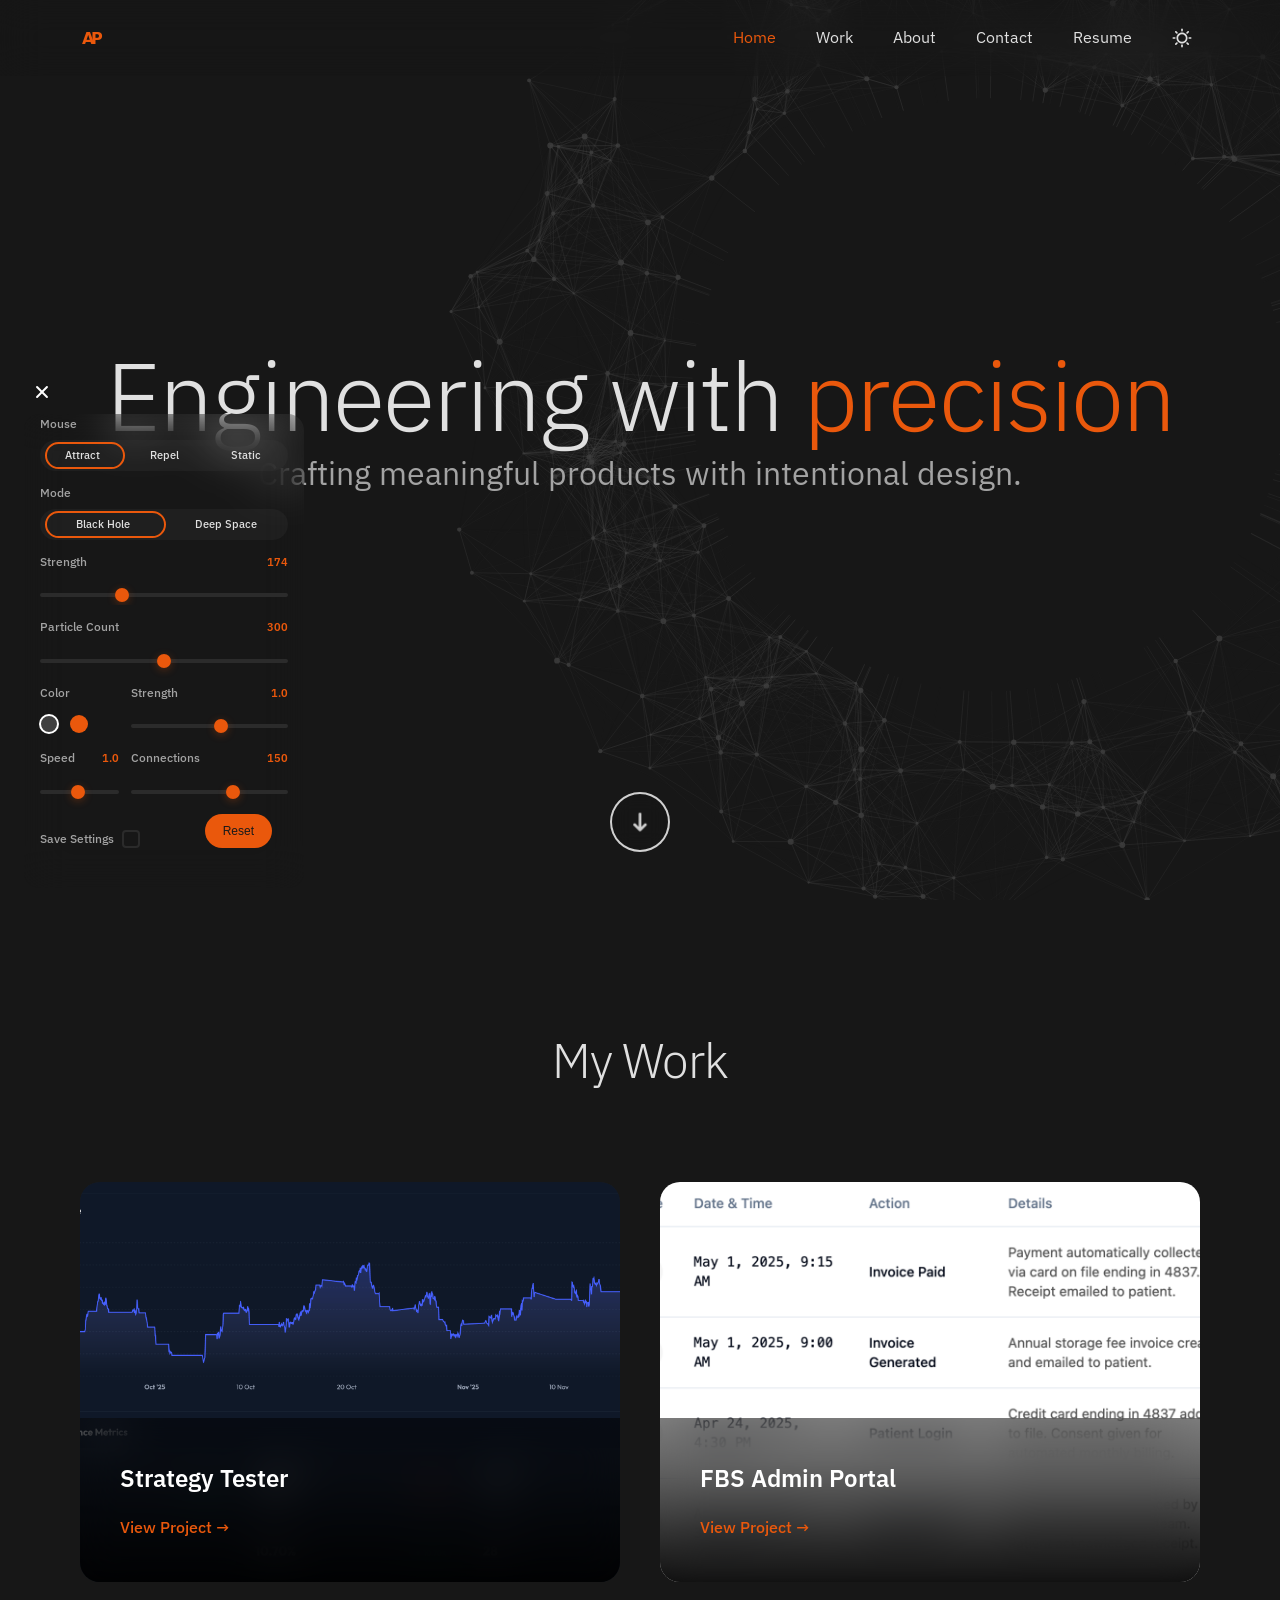
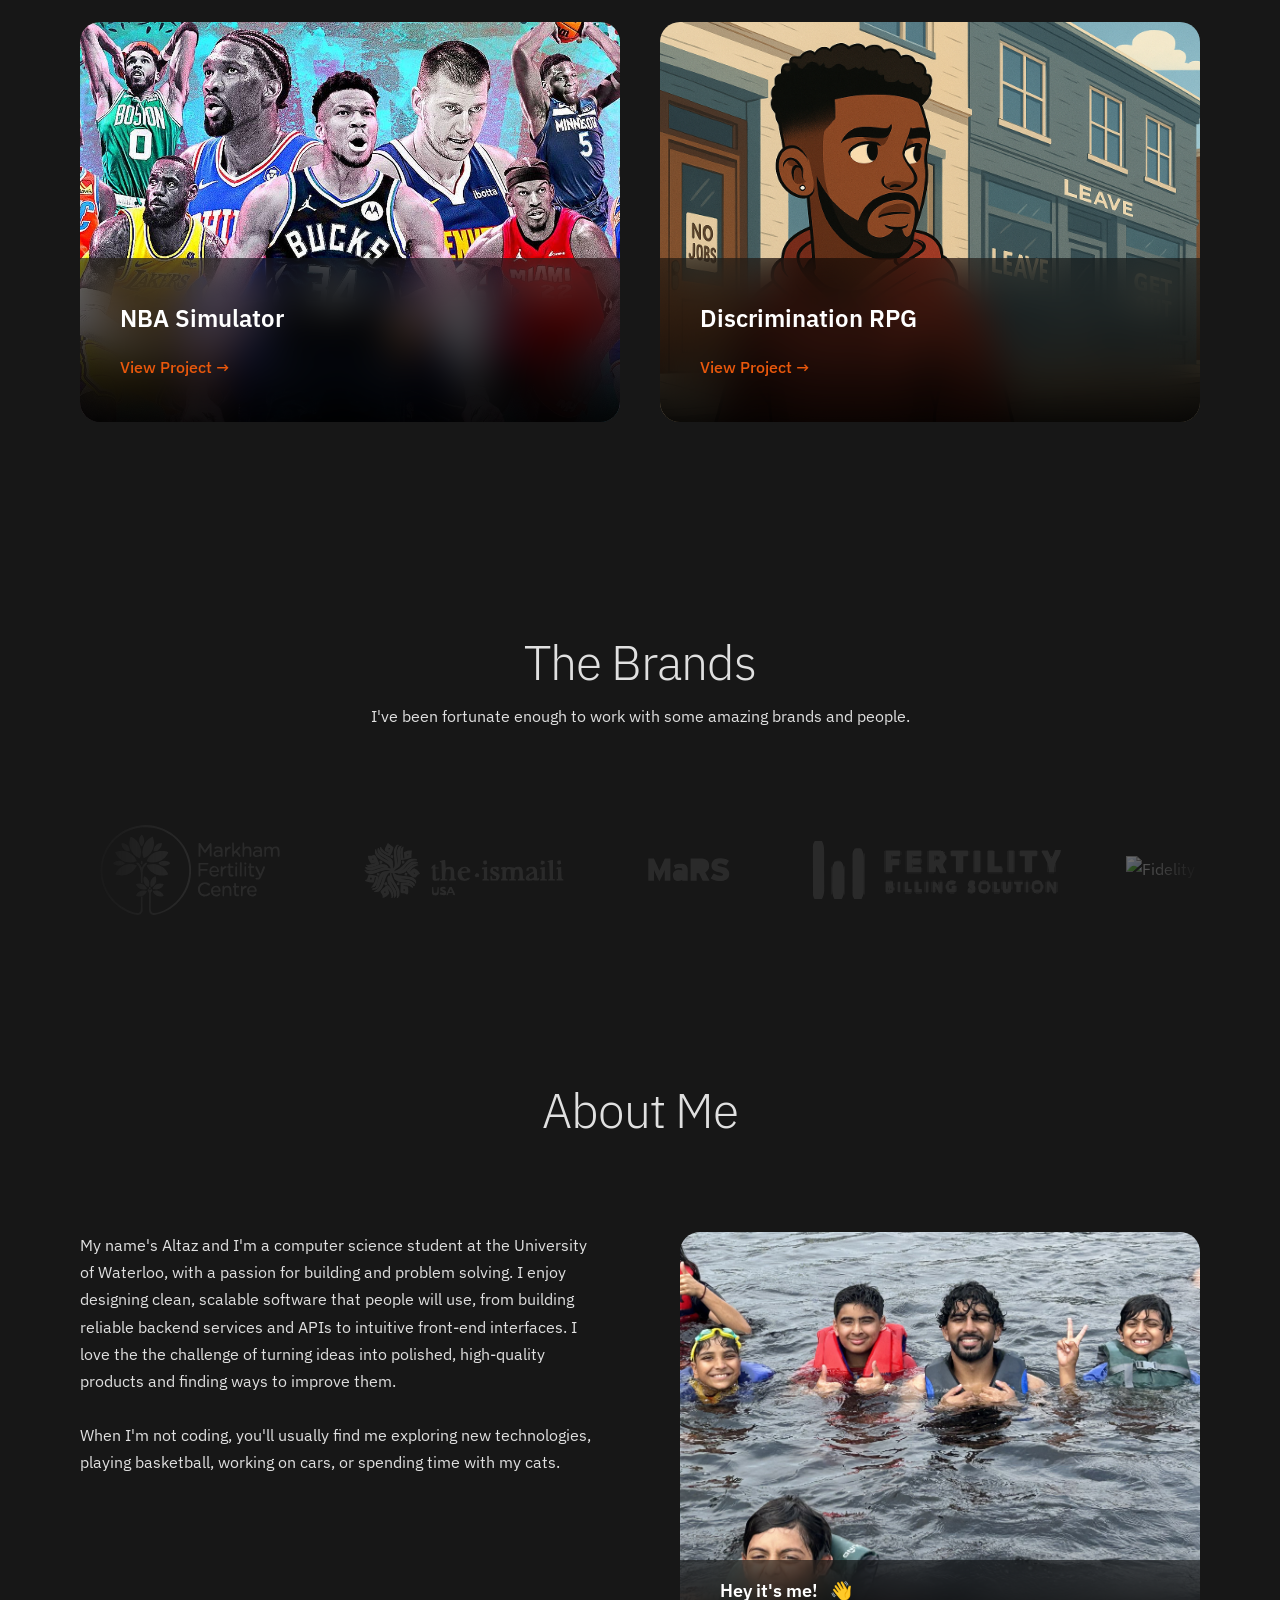
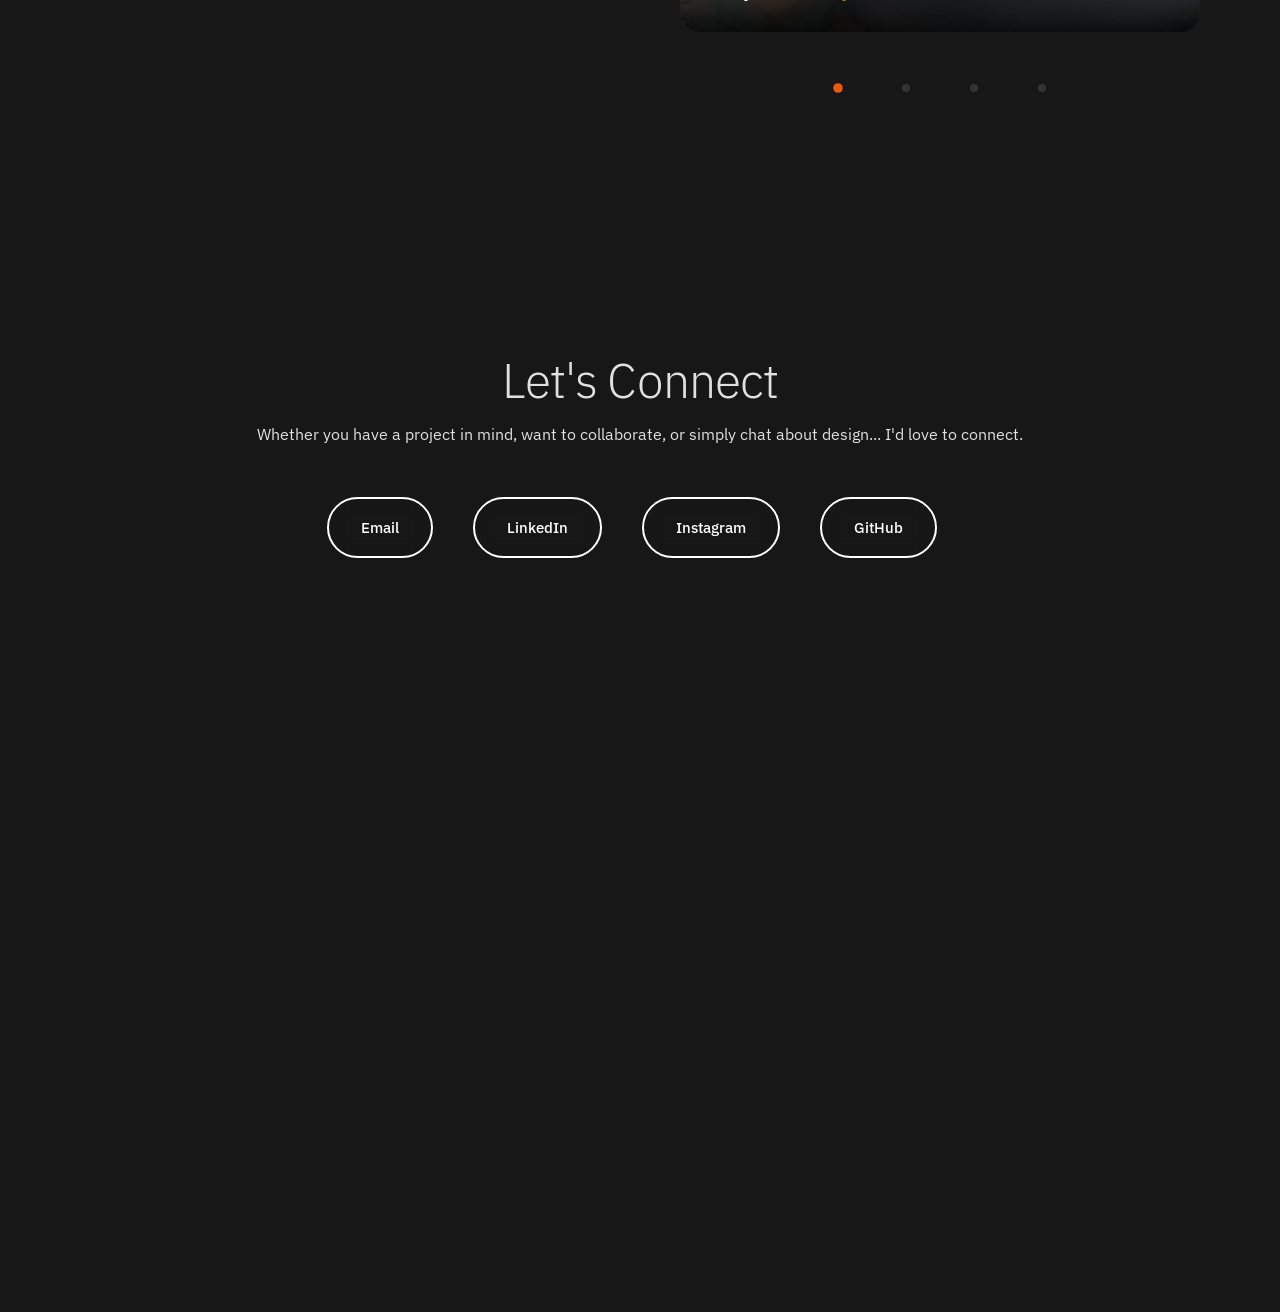
==== index.html @ fed84b1f "Push my portfolio to GitHub" ====
<!DOCTYPE html>
<html lang="en">
<head>
    <meta charset="UTF-8">
    <meta name="viewport" content="width=device-width, initial-scale=1.0">
    <title>Altaz Punja - Software Engineer</title>

    <!-- Open Graph / Facebook -->
    <meta property="og:type" content="website">
    <meta property="og:url" content="https://altazp.github.io/altaz-portfolio/">
    <meta property="og:title" content="Altaz Punja - Software Engineer">
    <meta property="og:description" content="Computer Science student at the University of Waterloo with a passion for building scalable software and solving complex problems.">
    <meta property="og:image" content="https://altazp.github.io/altaz-portfolio/assets/images/preview/home-preview.png">

    <!-- Twitter -->
    <meta property="twitter:card" content="summary_large_image">
    <meta property="twitter:url" content="https://altazp.github.io/altaz-portfolio/">
    <meta property="twitter:title" content="Altaz Punja - Software Engineer">
    <meta property="twitter:description" content="Computer Science student at the University of Waterloo with a passion for building scalable software and solving complex problems.">
    <meta prpoperty="twitter:image" content="https://altazp.github.io/altaz-portfolio/assets/images/preview/home-preview.png">

    <link rel="icon" href="assets/icons/logo-ap-orange.svg" type="image/svg+xml">
    <link rel="shortcut icon" href="assets/icons/logo-ap-orange.svg" type="image/svg+xml">
    <link rel="icon" href="assets/icons/logo-ap-orange.svg?v=1" type="image/svg+xml">
    <link href="https://fonts.googleapis.com/css2?family=IBM+Plex+Sans:wght@300;400;500;600;700&display=swap" rel="stylesheet">
    <link rel="stylesheet" href="assets/css/main.css?v=1761930258">
    <style>
        /* Critical inline styles to prevent navigation flash on first load
           These must stay inline to override external CSS before it loads */
        .nav {
            background: rgba(250, 250, 250, 0.1) !important;
        }
        body[data-theme="dark"] .nav {
            background: rgba(23, 23, 23, 0.1) !important;
        }
    </style>
    <noscript>
        <style>
            body {
                opacity: 1 !important;
            }
        </style>
    </noscript>
</head>
<body>
    <script>
        // Apply theme immediately to prevent flash
        (function() {
            const savedTheme = localStorage.getItem('theme');
            if (savedTheme === 'light') {
                document.body.removeAttribute('data-theme');
            } else {
                document.body.setAttribute('data-theme', 'dark');
            }
        })();
    </script>

    <!-- Navigation -->
    <nav class="nav">
        <div class="nav-container">
            <a href="#" class="logo" onclick="scrollToTop(); return false;">
                <div class="logo-container">
                    <div class="logo-svg"></div>
                    <span class="logo-text">Altaz Punja</span>
                </div>
            </a>
            <div class="nav-right">
                <ul class="nav-links">
                    <li><a href="#" class="active" onclick="scrollToTop(); return false;"><span class="link-text">Home</span></a></li>
                    <li><a href="#projects"><span class="link-text">Work</span></a></li>
                    <li><a href="#about"><span class="link-text">About</span></a></li>
                    <li><a href="#contact"><span class="link-text">Contact</span></a></li>
                    <li><a href="resume.html"><span class="link-text">Resume</span></a></li>
                </ul>
                <button class="nav-theme-toggle" onclick="toggleTheme()">
                    <svg width="24" height="24" viewBox="0 0 24 24" fill="none" xmlns="http://www.w3.org/2000/svg">
                        <path fill-rule="evenodd" clip-rule="evenodd" d="M9.98038 2.73135C9.79117 2.67374 9.59078 2.67397 9.40415 2.72944C7.79045 3.18158 6.32264 4.04719 5.14599 5.24078C3.96517 6.4386 3.11882 7.92491 2.69124 9.55165C2.26365 11.1784 2.26977 12.8888 2.70898 14.5124C3.14819 16.136 4.00515 17.6163 5.19451 18.8056C6.38386 19.995 7.86409 20.8519 9.48773 21.2911C11.1114 21.7303 12.8218 21.7364 14.4485 21.3088C16.0752 20.8812 17.5615 20.0348 18.7593 18.854C19.9525 17.6778 20.8179 16.2106 21.2702 14.5976C21.324 14.4177 21.3265 14.2247 21.275 14.041C21.1538 13.6089 20.7597 13.3102 20.311 13.3106C20.2099 13.3107 20.1116 13.326 20.0186 13.3546C18.7246 13.7093 17.3598 13.7164 16.0619 13.3751C14.7554 13.0314 13.5636 12.347 12.6083 11.3918C11.6531 10.4365 10.9686 9.24468 10.625 7.93818C10.2834 6.63949 10.2908 5.27379 10.6461 3.9791C10.6732 3.89024 10.6881 3.79655 10.6893 3.70018C10.6947 3.25564 10.4057 2.86084 9.98038 2.73135ZM6.57028 6.64485C7.11058 6.09677 7.72838 5.63598 8.40126 5.27566C8.32141 6.33717 8.41781 7.40898 8.69079 8.44689C9.12451 10.096 9.98839 11.6003 11.1941 12.806C12.3998 14.0117 13.9041 14.8756 15.5532 15.3093C16.5911 15.5822 17.6629 15.6786 18.7244 15.5988C18.3641 16.2717 17.9033 16.8894 17.3553 17.4297C16.4063 18.3652 15.2288 19.0357 13.9401 19.3745C12.6513 19.7133 11.2963 19.7084 10.01 19.3605C8.72365 19.0125 7.55096 18.3336 6.60871 17.3914C5.66647 16.4492 4.98755 15.2765 4.63959 13.9902C4.29163 12.7039 4.28679 11.3488 4.62553 10.0601C4.96428 8.77132 5.63479 7.59381 6.57028 6.64485Z" fill="currentColor"/>
                    </svg>
                </button>
            </div>
        </div>
    </nav>

    <!-- Mobile Menu Toggle Button (Outside nav for proper z-index layering) -->
    <button class="nav-mobile-toggle" onclick="toggleMobileMenu()" aria-label="Toggle mobile menu">
        <span class="hamburger-bar"></span>
        <span class="hamburger-bar"></span>
        <span class="hamburger-bar"></span>
    </button>

    <!-- Mobile Menu Overlay -->
    <div class="mobile-menu-overlay" id="mobileMenuOverlay">
        <div class="mobile-menu-content">
            <nav class="mobile-nav">
                <a href="#" onclick="scrollToTop(); toggleMobileMenu(event); return false;"><span class="mobile-link-text">Home</span></a>
                <a href="#projects" onclick="toggleMobileMenu(event)"><span class="mobile-link-text">Work</span></a>
                <a href="#about" onclick="toggleMobileMenu(event)"><span class="mobile-link-text">About</span></a>
                <a href="#contact" onclick="toggleMobileMenu(event)"><span class="mobile-link-text">Contact</span></a>
                <a href="resume.html" onclick="toggleMobileMenu(event)"><span class="mobile-link-text">Resume</span></a>
            </nav>
            <button class="mobile-theme-toggle" onclick="toggleTheme()">
                <svg width="24" height="24" viewBox="0 0 24 24" fill="none" xmlns="http://www.w3.org/2000/svg">
                    <path fill-rule="evenodd" clip-rule="evenodd" d="M9.98038 2.73135C9.79117 2.67374 9.59078 2.67397 9.40415 2.72944C7.79045 3.18158 6.32264 4.04719 5.14599 5.24078C3.96517 6.4386 3.11882 7.92491 2.69124 9.55165C2.26365 11.1784 2.26977 12.8888 2.70898 14.5124C3.14819 16.136 4.00515 17.6163 5.19451 18.8056C6.38386 19.995 7.86409 20.8519 9.48773 21.2911C11.1114 21.7303 12.8218 21.7364 14.4485 21.3088C16.0752 20.8812 17.5615 20.0348 18.7593 18.854C19.9525 17.6778 20.8179 16.2106 21.2702 14.5976C21.324 14.4177 21.3265 14.2247 21.275 14.041C21.1538 13.6089 20.7597 13.3102 20.311 13.3106C20.2099 13.3107 20.1116 13.326 20.0186 13.3546C18.7246 13.7093 17.3598 13.7164 16.0619 13.3751C14.7554 13.0314 13.5636 12.347 12.6083 11.3918C11.6531 10.4365 10.9686 9.24468 10.625 7.93818C10.2834 6.63949 10.2908 5.27379 10.6461 3.9791C10.6732 3.89024 10.6881 3.79655 10.6893 3.70018C10.6947 3.25564 10.4057 2.86084 9.98038 2.73135ZM6.57028 6.64485C7.11058 6.09677 7.72838 5.63598 8.40126 5.27566C8.32141 6.33717 8.41781 7.40898 8.69079 8.44689C9.12451 10.096 9.98839 11.6003 11.1941 12.806C12.3998 14.0117 13.9041 14.8756 15.5532 15.3093C16.5911 15.5822 17.6629 15.6786 18.7244 15.5988C18.3641 16.2717 17.9033 16.8894 17.3553 17.4297C16.4063 18.3652 15.2288 19.0357 13.9401 19.3745C12.6513 19.7133 11.2963 19.7084 10.01 19.3605C8.72365 19.0125 7.55096 18.3336 6.60871 17.3914C5.66647 16.4492 4.98755 15.2765 4.63959 13.9902C4.29163 12.7039 4.28679 11.3488 4.62553 10.0601C4.96428 8.77132 5.63479 7.59381 6.57028 6.64485Z" fill="currentColor"/>
                </svg>
            </button>
        </div>
    </div>

    <!-- Hero Section -->
    <section class="hero">
        <div class="hero-bg"></div>
        <canvas id="particleCanvas" class="particle-canvas"></canvas>
        <div class="hero-content">
            <h1 class="hero-title">Engineering with <span class="rotating-word" id="rotatingWord">precision</span></h1>
            <h2 class="hero-subtitle">Crafting meaningful products <br class="mobile-break"> with intentional design.</h2>
        </div>

        <!-- Scroll Arrow -->
        <button class="btn-arrow btn-arrow-lg scroll-arrow" onclick="scrollToProjects()">
            <svg width="24" height="24" viewBox="0 0 24 24" fill="none" xmlns="http://www.w3.org/2000/svg">
                <g class="arrow-group">
                    <path d="M12 6L12 18M8 14L12 18L16 14" stroke-width="2" stroke-linecap="round" stroke-linejoin="round"/>
                </g>
            </svg>
        </button>

        <!-- Particle Control Panel -->
        <div class="particle-controls" id="particleControls">
            <script>
                // Apply expanded state immediately to prevent animation on load
                (function() {
                    const savedPrefs = localStorage.getItem('particlePreferences');
                    if (savedPrefs) {
                        const prefs = JSON.parse(savedPrefs);
                        if (prefs.rememberMe) {
                            const savedPanelState = localStorage.getItem('particleControlsExpanded');
                            if (savedPanelState === 'true') {
                                document.getElementById('particleControls').classList.add('expanded');
                            }
                        }
                    } else {
                        // Check sessionStorage if no localStorage
                        const sessionPanelState = sessionStorage.getItem('particleControlsExpanded');
                        if (sessionPanelState === 'true') {
                            document.getElementById('particleControls').classList.add('expanded');
                        }
                    }
                })();
            </script>

            <!-- Toggle button (sticks to top of panel) -->
            <button class="particle-controls-toggle" id="particleControlsToggle" aria-label="Toggle particle controls">
                <span class="hamburger-bar-sm"></span>
                <span class="hamburger-bar-sm"></span>
                <span class="hamburger-bar-sm"></span>
            </button>

            <div class="particle-controls-content">
                <div class="particle-control-group">
                    <label class="particle-control-label">Mouse</label>
                    <div class="particle-slider-toggle" id="interactionModeToggle">
                        <div class="slider-toggle-pill"></div>
                        <label class="slider-toggle-option">
                            <input type="radio" name="interactionMode" value="attract" checked>
                            <span>Attract</span>
                        </label>
                        <label class="slider-toggle-option">
                            <input type="radio" name="interactionMode" value="repel">
                            <span>Repel</span>
                        </label>
                        <label class="slider-toggle-option">
                            <input type="radio" name="interactionMode" value="static">
                            <span>Static</span>
                        </label>
                    </div>
                </div>

                <div class="particle-control-group">
                    <label class="particle-control-label">Mode</label>
                    <div class="particle-slider-toggle particle-mode-toggle" id="particleModeToggle">
                        <div class="slider-toggle-pill"></div>
                        <label class="slider-toggle-option">
                            <input type="radio" name="particleMode" value="blackhole" checked>
                            <span>Black Hole</span>
                        </label>
                        <label class="slider-toggle-option">
                            <input type="radio" name="particleMode" value="deepspace">
                            <span>Deep Space</span>
                        </label>
                    </div>
                </div>

                <div class="particle-control-group animated-control" id="blackHoleStrengthControl">
                    <script>
                        // Show black hole slider immediately if mode is saved as blackhole
                        (function() {
                            let shouldShow = false;

                            // Check localStorage first (when rememberMe is enabled)
                            const savedPrefs = localStorage.getItem('particlePreferences');
                            if (savedPrefs) {
                                const prefs = JSON.parse(savedPrefs);
                                if (prefs.rememberMe && prefs.mode === 'blackhole') {
                                    shouldShow = true;
                                }
                            } else {
                                // Check sessionStorage (when rememberMe is disabled)
                                const sessionPrefs = sessionStorage.getItem('particlePreferences');
                                if (sessionPrefs) {
                                    const prefs = JSON.parse(sessionPrefs);
                                    if (prefs.mode === 'blackhole') {
                                        shouldShow = true;
                                    }
                                }
                            }

                            if (shouldShow) {
                                const el = document.getElementById('blackHoleStrengthControl');
                                // Disable transitions first
                                el.classList.add('no-transition');
                                // Add visible class
                                el.classList.add('visible');
                                // Re-enable transitions after render
                                requestAnimationFrame(() => {
                                    requestAnimationFrame(() => {
                                        el.classList.remove('no-transition');
                                    });
                                });
                            }
                        })();
                    </script>
                    <label class="particle-control-label">
                        <span>Strength</span>
                        <span class="particle-control-value" id="blackHoleStrengthValue">110</span>
                    </label>
                    <input type="range" id="blackHoleStrength" min="80" max="360" value="110" step="10" class="particle-slider">
                </div>

                <div class="particle-control-group">
                    <label class="particle-control-label">
                        <span>Particle Count</span>
                        <span class="particle-control-value" id="particleCountValue">300</span>
                    </label>
                    <input type="range" id="particleCount" min="100" max="500" value="300" step="10" class="particle-slider">
                </div>

                <div class="particle-control-group-row">
                    <div class="particle-control-group particle-control-color">
                        <label class="particle-control-label">Color</label>
                        <div class="particle-color-chips">
                            <label class="particle-color-chip">
                                <input type="radio" name="colorScheme" value="greys" checked>
                                <span class="chip chip-grey"></span>
                            </label>
                            <label class="particle-color-chip">
                                <input type="radio" name="colorScheme" value="accent">
                                <span class="chip chip-accent"></span>
                            </label>
                        </div>
                    </div>

                    <div class="particle-control-group particle-control-strength">
                        <label class="particle-control-label">
                            <span>Strength</span>
                            <span class="particle-control-value" id="colorStrengthValue">1.0</span>
                        </label>
                        <input type="range" id="colorStrength" min="0.3" max="1.5" value="1.0" step="0.1" class="particle-slider">
                    </div>
                </div>

                <div class="particle-control-group-row">
                    <div class="particle-control-group particle-control-speed">
                        <label class="particle-control-label">
                            <span>Speed</span>
                            <span class="particle-control-value" id="particleSpeedValue">1.0</span>
                        </label>
                        <input type="range" id="particleSpeed" min="0.1" max="2.0" value="1.0" step="0.1" class="particle-slider">
                    </div>

                    <div class="particle-control-group particle-control-connections">
                        <label class="particle-control-label">
                            <span>Connections</span>
                            <span class="particle-control-value" id="connectionDistanceValue">150</span>
                        </label>
                        <input type="range" id="connectionDistance" min="50" max="200" value="150" step="10" class="particle-slider">
                    </div>
                </div>

                <div class="particle-control-group-row particle-settings-row">
                    <label class="particle-control-label remember-me-label">
                        <span>Save Settings</span>
                        <input type="checkbox" id="rememberMeToggle" class="remember-me-checkbox">
                    </label>

                    <button class="button btn-sm btn-accent" id="particleReset">Reset</button>
                </div>
            </div>
        </div>
    </section>

    <!-- Projects Section -->
    <section class="projects" id="projects">
        <div class="container">
            <h2 class="section-title">My Work</h2>
            <div class="projects-grid">
                <!-- Project cards are dynamically generated from PROJECTS configuration in main.js -->
            </div>
        </div>
    </section>

    <!-- Brands Section -->
    <section class="brands">
        <div class="container">
            <h2 class="section-title">The Brands</h2>
            <p class="section-subtitle">I've been fortunate enough to work with some amazing brands and people.</p>

            <div class="logo-scroller">
                <div class="logo-scroller-track">
                    <!-- Brand logos are dynamically generated from data/brands.json -->
                </div>
            </div>
        </div>
    </section>

    <!-- About Section -->
    <section class="about" id="about">
        <div class="container">
            <h2 class="section-title">About Me</h2>
            <div class="about-content">
                <div class="about-text">
                    <p>My name's Altaz and I'm a computer science student at the University of Waterloo, with a passion for building and problem solving. I enjoy designing clean, scalable software that people will use, from building reliable backend services and APIs to intuitive front-end interfaces. I love the the challenge of turning ideas into polished, high-quality products and finding ways to improve them.</p>
                    <br>
                    <p>When I'm not coding, you'll usually find me exploring new technologies, playing basketball, working on cars, or spending time with my cats.</p>
                </div>
                <div class="about-carousel">
                    <div class="carousel-container">
                        <div class="carousel-track" id="aboutCarouselTrack">
                            <!-- Carousel cards are dynamically generated from data/about-carousel.json -->
                        </div>
                    </div>

                    <!-- Carousel Indicators -->
                    <div class="carousel-indicators">
                        <!-- Indicators are dynamically generated from data/about-carousel.json -->
                    </div>
                </div>
            </div>
        </div>
    </section>

    <!-- Contact Section -->
    <section class="contact" id="contact">
        <div class="container">
            <h2 class="section-title">Let's Connect</h2>
            <p class="section-subtitle">Whether you have a project in mind, want to collaborate, or simply chat about design... I'd love to connect.</p>
            <div class="contact-buttons">
                <a href="mailto:altazp@gmail.com" class="button btn-secondary">Email</a>
                <a href="https://www.linkedin.com/in/altazpunja/" class="button btn-secondary" target="_blank" rel="noopener noreferrer">LinkedIn</a>
                <a href="https://www.instagram.com/altazp/" class="button btn-secondary" target="_blank" rel="noopener noreferrer">Instagram</a>
                <a href="https://github.com/AltazP" class="button btn-secondary" target="_blank" rel="noopener noreferrer">GitHub</a>
            </div>
        </div>
    </section>

    <!-- Bottom Spacing -->
    <div class="bottom-spacing"></div>

    <!-- Back to Top Button -->
    <button class="btn-arrow btn-arrow-md btn-arrow-filled back-to-top" onclick="scrollToTop()">
        <svg width="24" height="24" viewBox="0 0 24 24" fill="none" xmlns="http://www.w3.org/2000/svg">
            <path d="M12 18L12 6M8 10L12 6L16 10" stroke-width="2" stroke-linecap="round" stroke-linejoin="round"/>
        </svg>
    </button>

    <!-- Modular JavaScript Architecture -->
    <!-- Core systems -->
    <script src="assets/js/core/config.js?v=1760886500"></script>
    <script src="assets/js/core/data-loader.js?v=1760886500"></script>
    <script src="assets/js/core/theme-system.js?v=1760886500"></script>

    <!-- Utilities -->
    <script src="assets/js/utils/helpers.js?v=1761271869"></script>
    <script src="assets/js/utils/animations.js?v=1760886500"></script>
    <script src="assets/js/utils/image-preloader.js?v=1760886500"></script>

    <!-- Base components -->
    <script src="assets/js/components/navigation.js?v=1760886500"></script>
    <script src="assets/js/components/mobile-menu.js?v=1760886500"></script>
    <script src="assets/js/components/logo-animation.js?v=1760886500"></script>
    <script src="assets/js/components/carousel-base.js?v=1760886500"></script>

    <!-- Carousel implementations -->
    <script src="assets/js/components/carousel-about.js?v=1760886500"></script>
    <script src="assets/js/components/carousel-project.js?v=1760886500"></script>
    <script src="assets/js/components/carousel-featured.js?v=1760886500"></script>

    <!-- Content renderers -->
    <script src="assets/js/content/project-renderer.js?v=1760886500"></script>
    <script src="assets/js/content/carousel-renderer.js?v=1760886500"></script>
    <script src="assets/js/content/brand-renderer.js?v=1760886500"></script>
    <script src="assets/js/content/resume-renderer.js?v=1760886500"></script>
    <script src="assets/js/content/case-study-renderer.js?v=1760886500"></script>

    <!-- Particle system (vendor) -->
    <script src="assets/js/particle-system.js?v=1760886500"></script>

    <!-- Main initialization -->
    <script src="assets/js/main.js?v=1761270420"></script>
</body>
</html>
---- assets/css/main.css ----
/* ==========================================
   UX Portfolio Stylesheet - Modular Architecture
   ========================================== */

/**
 * Import Order:
 * 1. Variables - CSS custom properties and theme variables
 * 2. Base - Reset and foundational styles
 * 3. Navigation - Header, menu, theme toggle
 * 4. Hero - Hero section and back-to-top/projects buttons
 * 5. Particles - Particle system and controls
 * 6. Components - Reusable UI components
 * 7. Carousels - All carousel implementations
 * 8. Sections - Page sections (projects, about, brands, contact)
 * 9. Project Pages - Project detail page layouts
 * 10. Charts - Data visualizations and special features
 * 11. Utilities - Helper classes, dark mode, responsive overrides (last)
 */

/* Foundation Layer */
@import '_variables.css';
@import '_base.css';

/* Navigation & UI Shell */
@import '_navigation.css';
@import '_hero.css';

/* Interactive Features */
@import '_particles.css';

/* Component Library */
@import '_components.css';
@import '_carousels.css';

/* Content Sections */
@import '_sections.css';

/* Page-Specific Styles */
@import '_project-pages.css';

/* Specialized Features */
@import '_charts.css';

/* Utilities & Overrides (must be last) */
@import '_utilities.css';
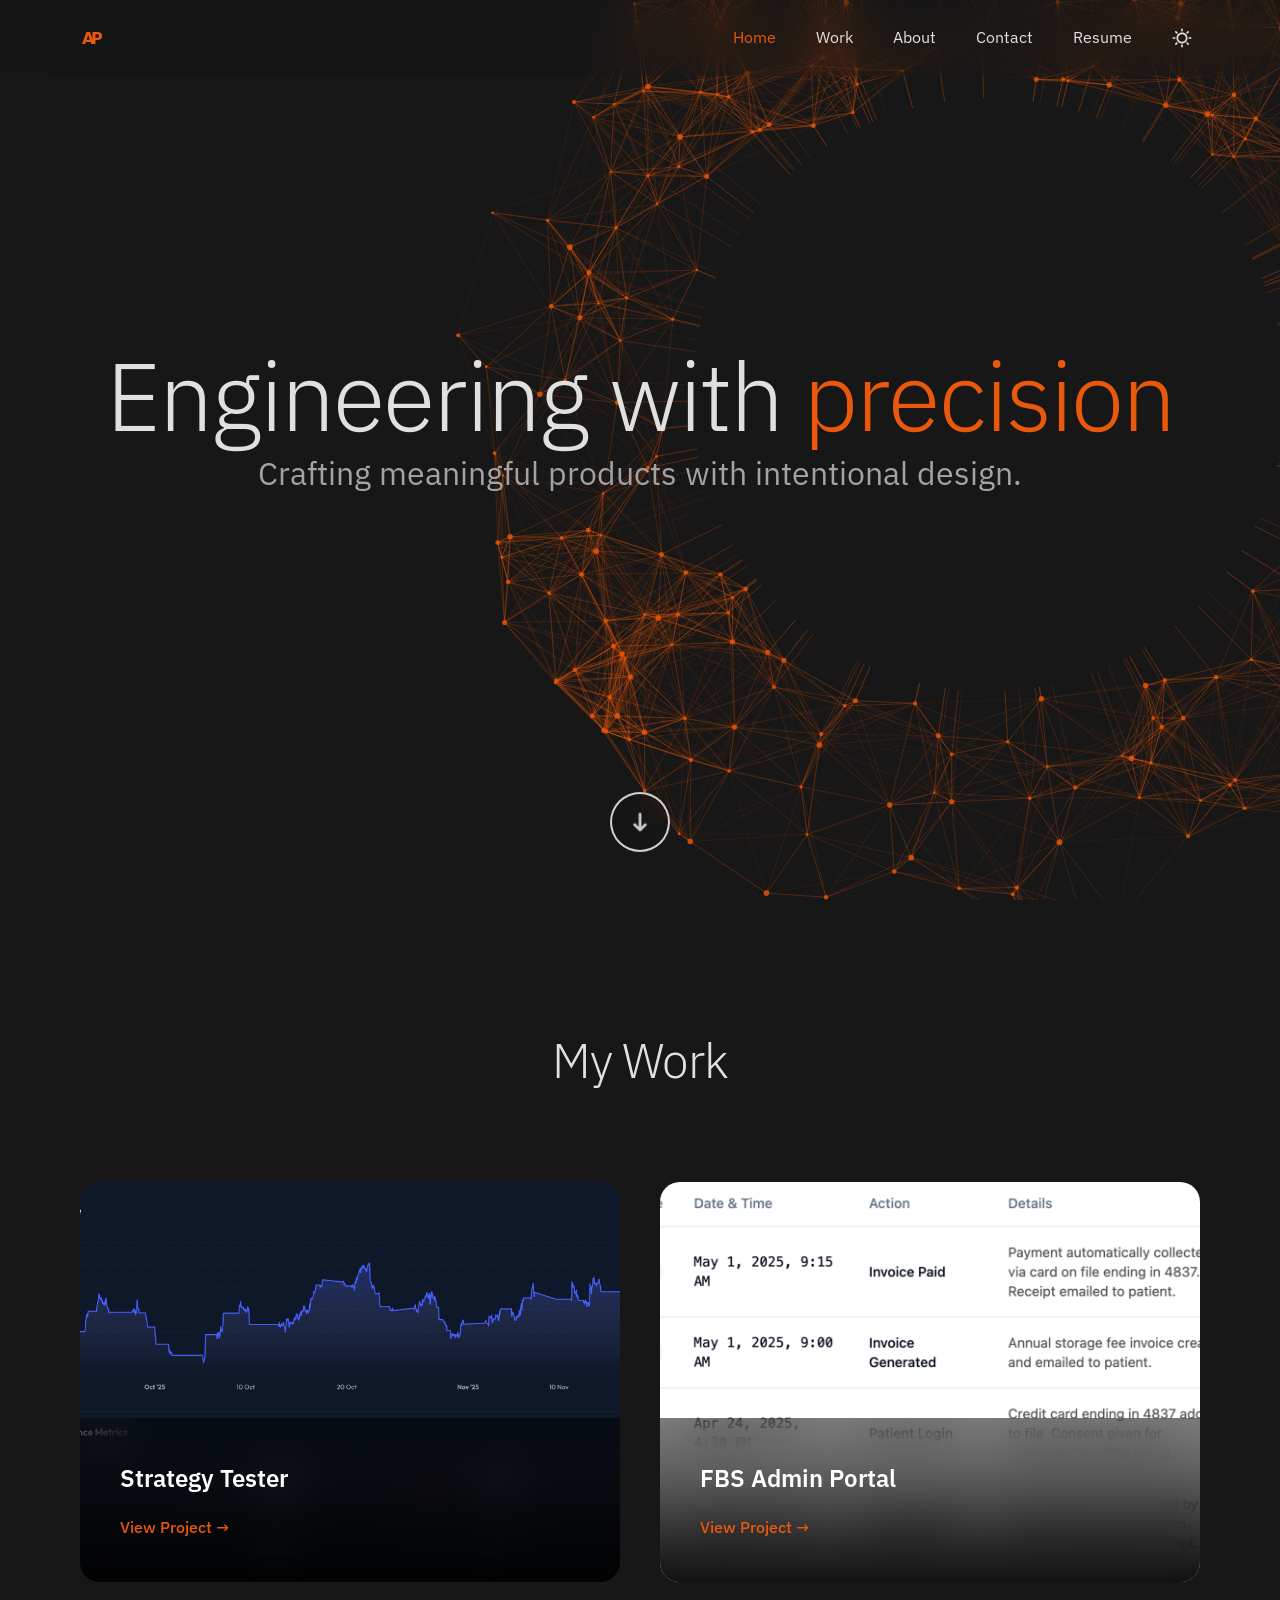
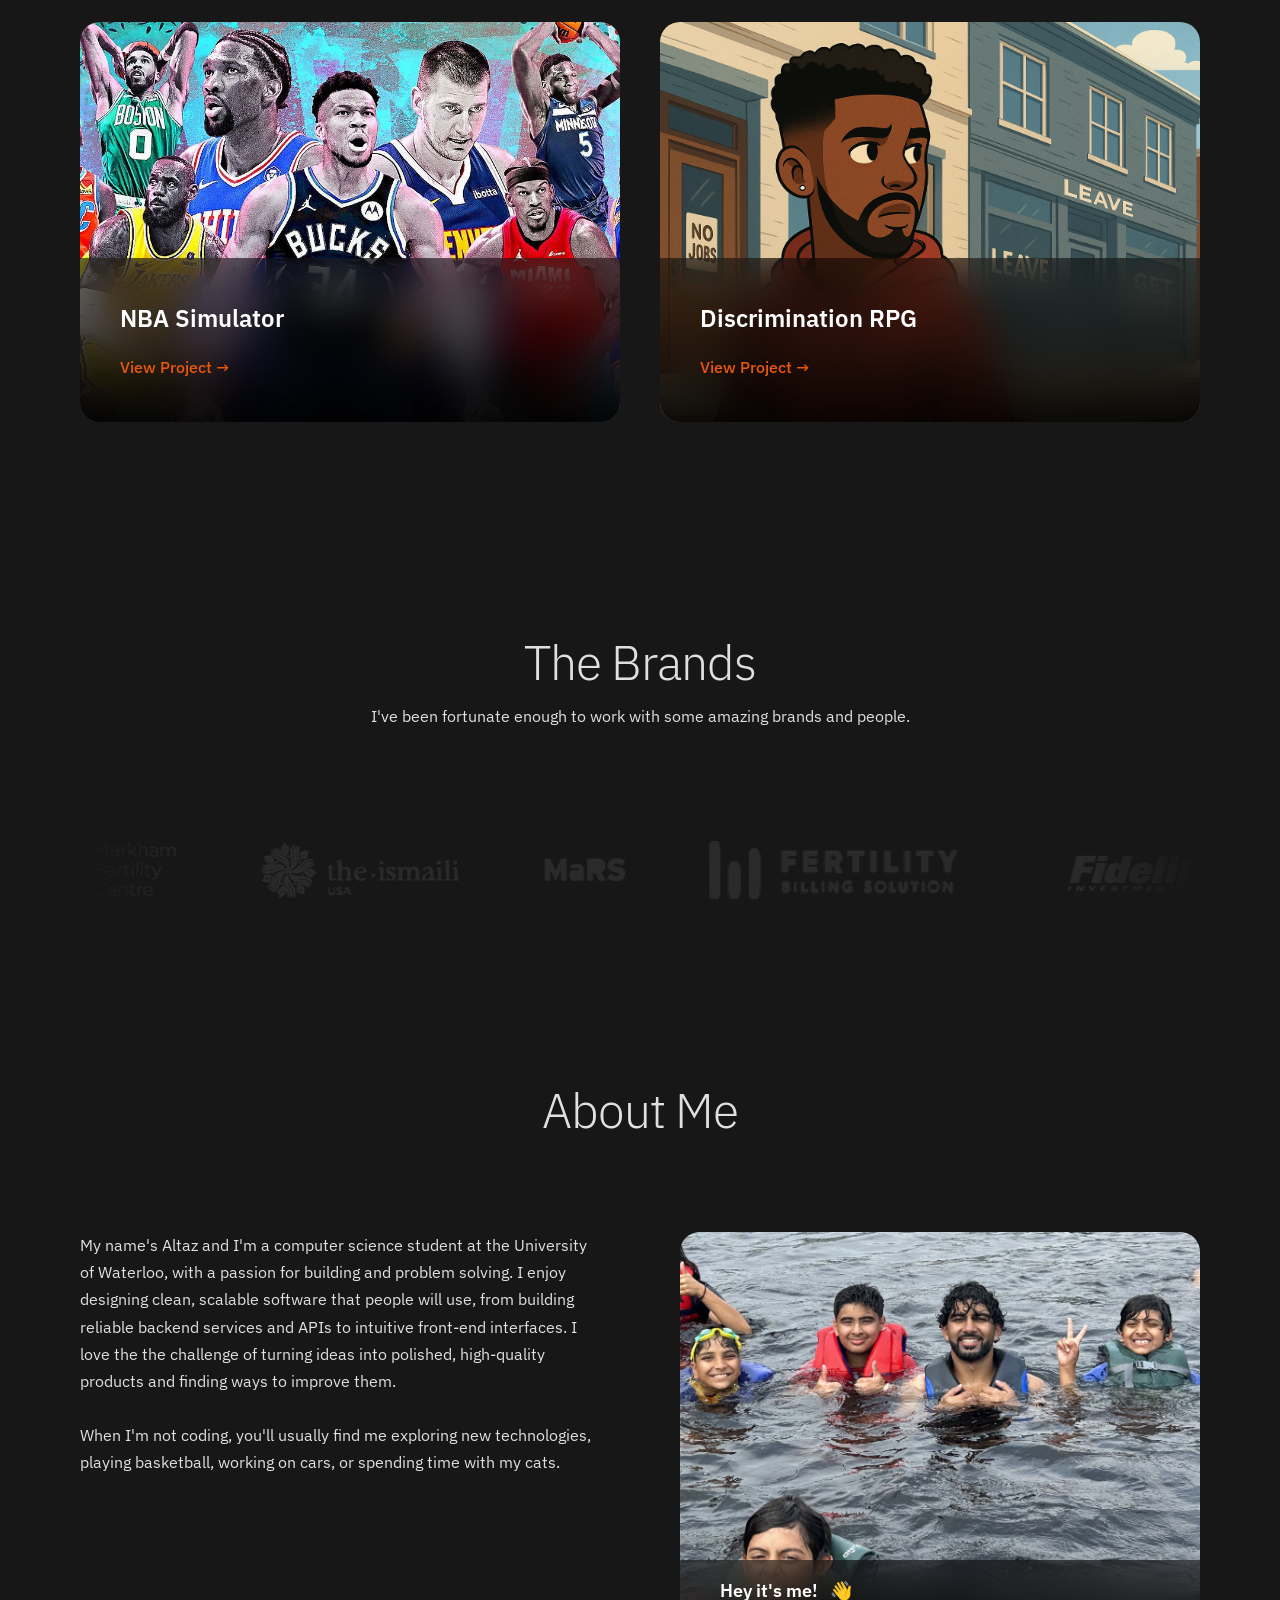
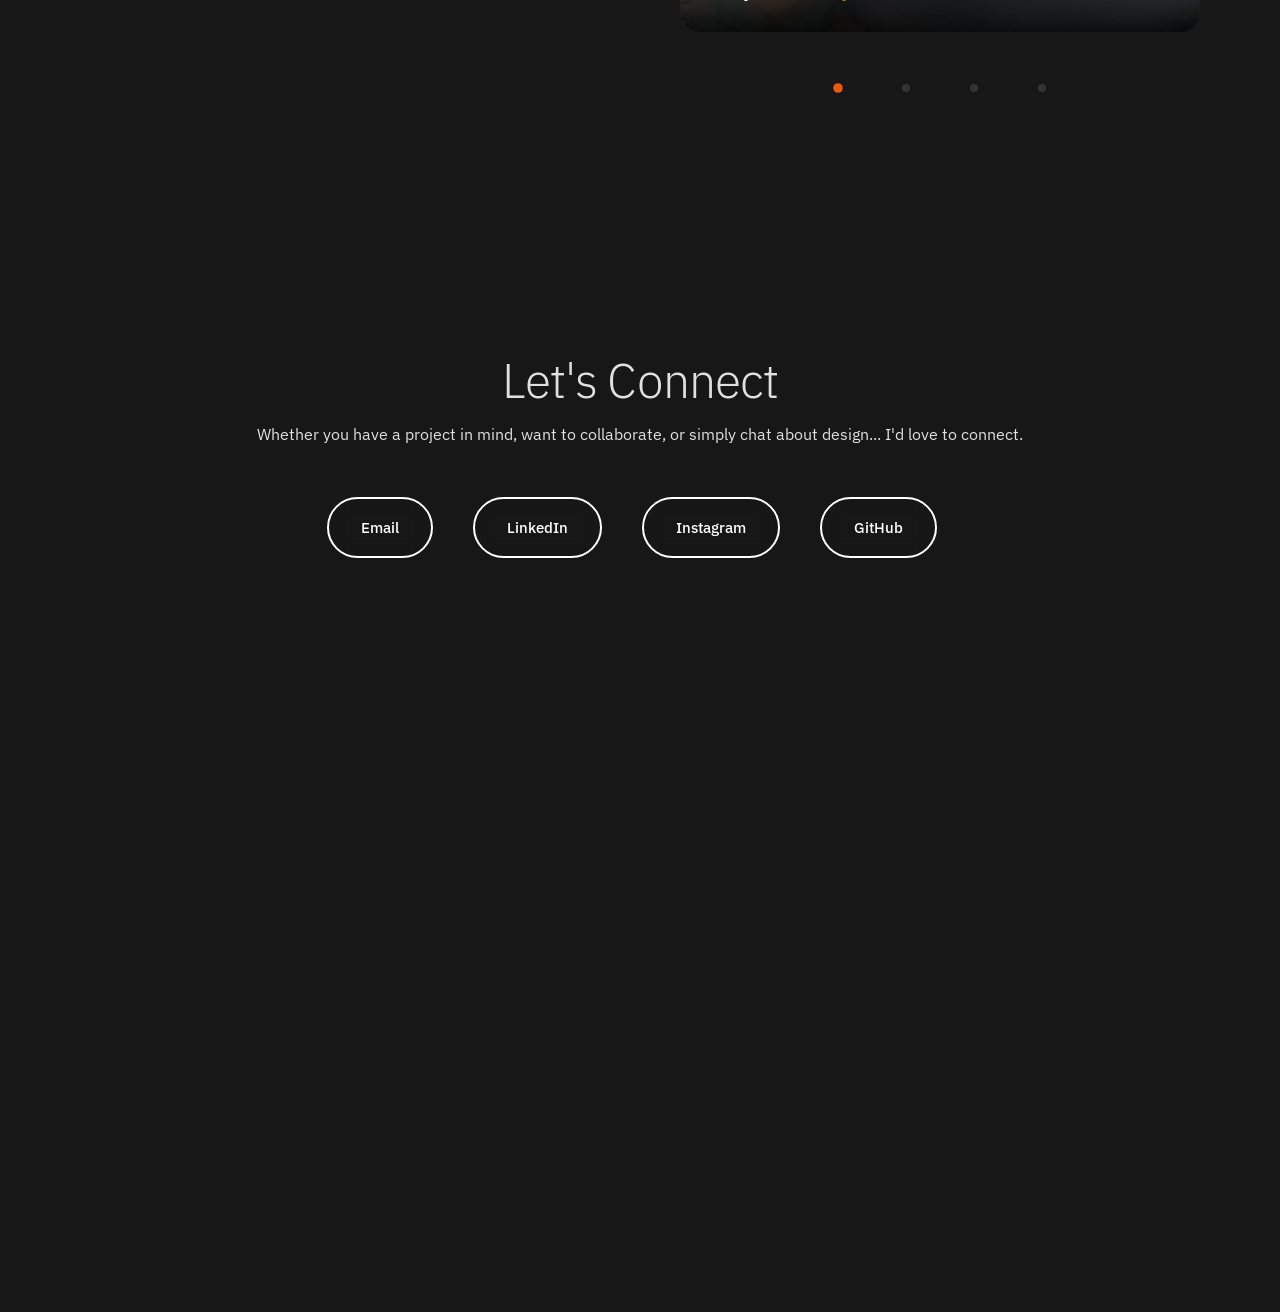
==== commit fe9616e0: "Visual Fixes" ====
--- a/index.html
+++ b/index.html
@@ -124,178 +124,6 @@
             </svg>
         </button>
 
-        <!-- Particle Control Panel -->
-        <div class="particle-controls" id="particleControls">
-            <script>
-                // Apply expanded state immediately to prevent animation on load
-                (function() {
-                    const savedPrefs = localStorage.getItem('particlePreferences');
-                    if (savedPrefs) {
-                        const prefs = JSON.parse(savedPrefs);
-                        if (prefs.rememberMe) {
-                            const savedPanelState = localStorage.getItem('particleControlsExpanded');
-                            if (savedPanelState === 'true') {
-                                document.getElementById('particleControls').classList.add('expanded');
-                            }
-                        }
-                    } else {
-                        // Check sessionStorage if no localStorage
-                        const sessionPanelState = sessionStorage.getItem('particleControlsExpanded');
-                        if (sessionPanelState === 'true') {
-                            document.getElementById('particleControls').classList.add('expanded');
-                        }
-                    }
-                })();
-            </script>
-
-            <!-- Toggle button (sticks to top of panel) -->
-            <button class="particle-controls-toggle" id="particleControlsToggle" aria-label="Toggle particle controls">
-                <span class="hamburger-bar-sm"></span>
-                <span class="hamburger-bar-sm"></span>
-                <span class="hamburger-bar-sm"></span>
-            </button>
-
-            <div class="particle-controls-content">
-                <div class="particle-control-group">
-                    <label class="particle-control-label">Mouse</label>
-                    <div class="particle-slider-toggle" id="interactionModeToggle">
-                        <div class="slider-toggle-pill"></div>
-                        <label class="slider-toggle-option">
-                            <input type="radio" name="interactionMode" value="attract" checked>
-                            <span>Attract</span>
-                        </label>
-                        <label class="slider-toggle-option">
-                            <input type="radio" name="interactionMode" value="repel">
-                            <span>Repel</span>
-                        </label>
-                        <label class="slider-toggle-option">
-                            <input type="radio" name="interactionMode" value="static">
-                            <span>Static</span>
-                        </label>
-                    </div>
-                </div>
-
-                <div class="particle-control-group">
-                    <label class="particle-control-label">Mode</label>
-                    <div class="particle-slider-toggle particle-mode-toggle" id="particleModeToggle">
-                        <div class="slider-toggle-pill"></div>
-                        <label class="slider-toggle-option">
-                            <input type="radio" name="particleMode" value="blackhole" checked>
-                            <span>Black Hole</span>
-                        </label>
-                        <label class="slider-toggle-option">
-                            <input type="radio" name="particleMode" value="deepspace">
-                            <span>Deep Space</span>
-                        </label>
-                    </div>
-                </div>
-
-                <div class="particle-control-group animated-control" id="blackHoleStrengthControl">
-                    <script>
-                        // Show black hole slider immediately if mode is saved as blackhole
-                        (function() {
-                            let shouldShow = false;
-
-                            // Check localStorage first (when rememberMe is enabled)
-                            const savedPrefs = localStorage.getItem('particlePreferences');
-                            if (savedPrefs) {
-                                const prefs = JSON.parse(savedPrefs);
-                                if (prefs.rememberMe && prefs.mode === 'blackhole') {
-                                    shouldShow = true;
-                                }
-                            } else {
-                                // Check sessionStorage (when rememberMe is disabled)
-                                const sessionPrefs = sessionStorage.getItem('particlePreferences');
-                                if (sessionPrefs) {
-                                    const prefs = JSON.parse(sessionPrefs);
-                                    if (prefs.mode === 'blackhole') {
-                                        shouldShow = true;
-                                    }
-                                }
-                            }
-
-                            if (shouldShow) {
-                                const el = document.getElementById('blackHoleStrengthControl');
-                                // Disable transitions first
-                                el.classList.add('no-transition');
-                                // Add visible class
-                                el.classList.add('visible');
-                                // Re-enable transitions after render
-                                requestAnimationFrame(() => {
-                                    requestAnimationFrame(() => {
-                                        el.classList.remove('no-transition');
-                                    });
-                                });
-                            }
-                        })();
-                    </script>
-                    <label class="particle-control-label">
-                        <span>Strength</span>
-                        <span class="particle-control-value" id="blackHoleStrengthValue">110</span>
-                    </label>
-                    <input type="range" id="blackHoleStrength" min="80" max="360" value="110" step="10" class="particle-slider">
-                </div>
-
-                <div class="particle-control-group">
-                    <label class="particle-control-label">
-                        <span>Particle Count</span>
-                        <span class="particle-control-value" id="particleCountValue">300</span>
-                    </label>
-                    <input type="range" id="particleCount" min="100" max="500" value="300" step="10" class="particle-slider">
-                </div>
-
-                <div class="particle-control-group-row">
-                    <div class="particle-control-group particle-control-color">
-                        <label class="particle-control-label">Color</label>
-                        <div class="particle-color-chips">
-                            <label class="particle-color-chip">
-                                <input type="radio" name="colorScheme" value="greys" checked>
-                                <span class="chip chip-grey"></span>
-                            </label>
-                            <label class="particle-color-chip">
-                                <input type="radio" name="colorScheme" value="accent">
-                                <span class="chip chip-accent"></span>
-                            </label>
-                        </div>
-                    </div>
-
-                    <div class="particle-control-group particle-control-strength">
-                        <label class="particle-control-label">
-                            <span>Strength</span>
-                            <span class="particle-control-value" id="colorStrengthValue">1.0</span>
-                        </label>
-                        <input type="range" id="colorStrength" min="0.3" max="1.5" value="1.0" step="0.1" class="particle-slider">
-                    </div>
-                </div>
-
-                <div class="particle-control-group-row">
-                    <div class="particle-control-group particle-control-speed">
-                        <label class="particle-control-label">
-                            <span>Speed</span>
-                            <span class="particle-control-value" id="particleSpeedValue">1.0</span>
-                        </label>
-                        <input type="range" id="particleSpeed" min="0.1" max="2.0" value="1.0" step="0.1" class="particle-slider">
-                    </div>
-
-                    <div class="particle-control-group particle-control-connections">
-                        <label class="particle-control-label">
-                            <span>Connections</span>
-                            <span class="particle-control-value" id="connectionDistanceValue">150</span>
-                        </label>
-                        <input type="range" id="connectionDistance" min="50" max="200" value="150" step="10" class="particle-slider">
-                    </div>
-                </div>
-
-                <div class="particle-control-group-row particle-settings-row">
-                    <label class="particle-control-label remember-me-label">
-                        <span>Save Settings</span>
-                        <input type="checkbox" id="rememberMeToggle" class="remember-me-checkbox">
-                    </label>
-
-                    <button class="button btn-sm btn-accent" id="particleReset">Reset</button>
-                </div>
-            </div>
-        </div>
     </section>
 
     <!-- Projects Section -->
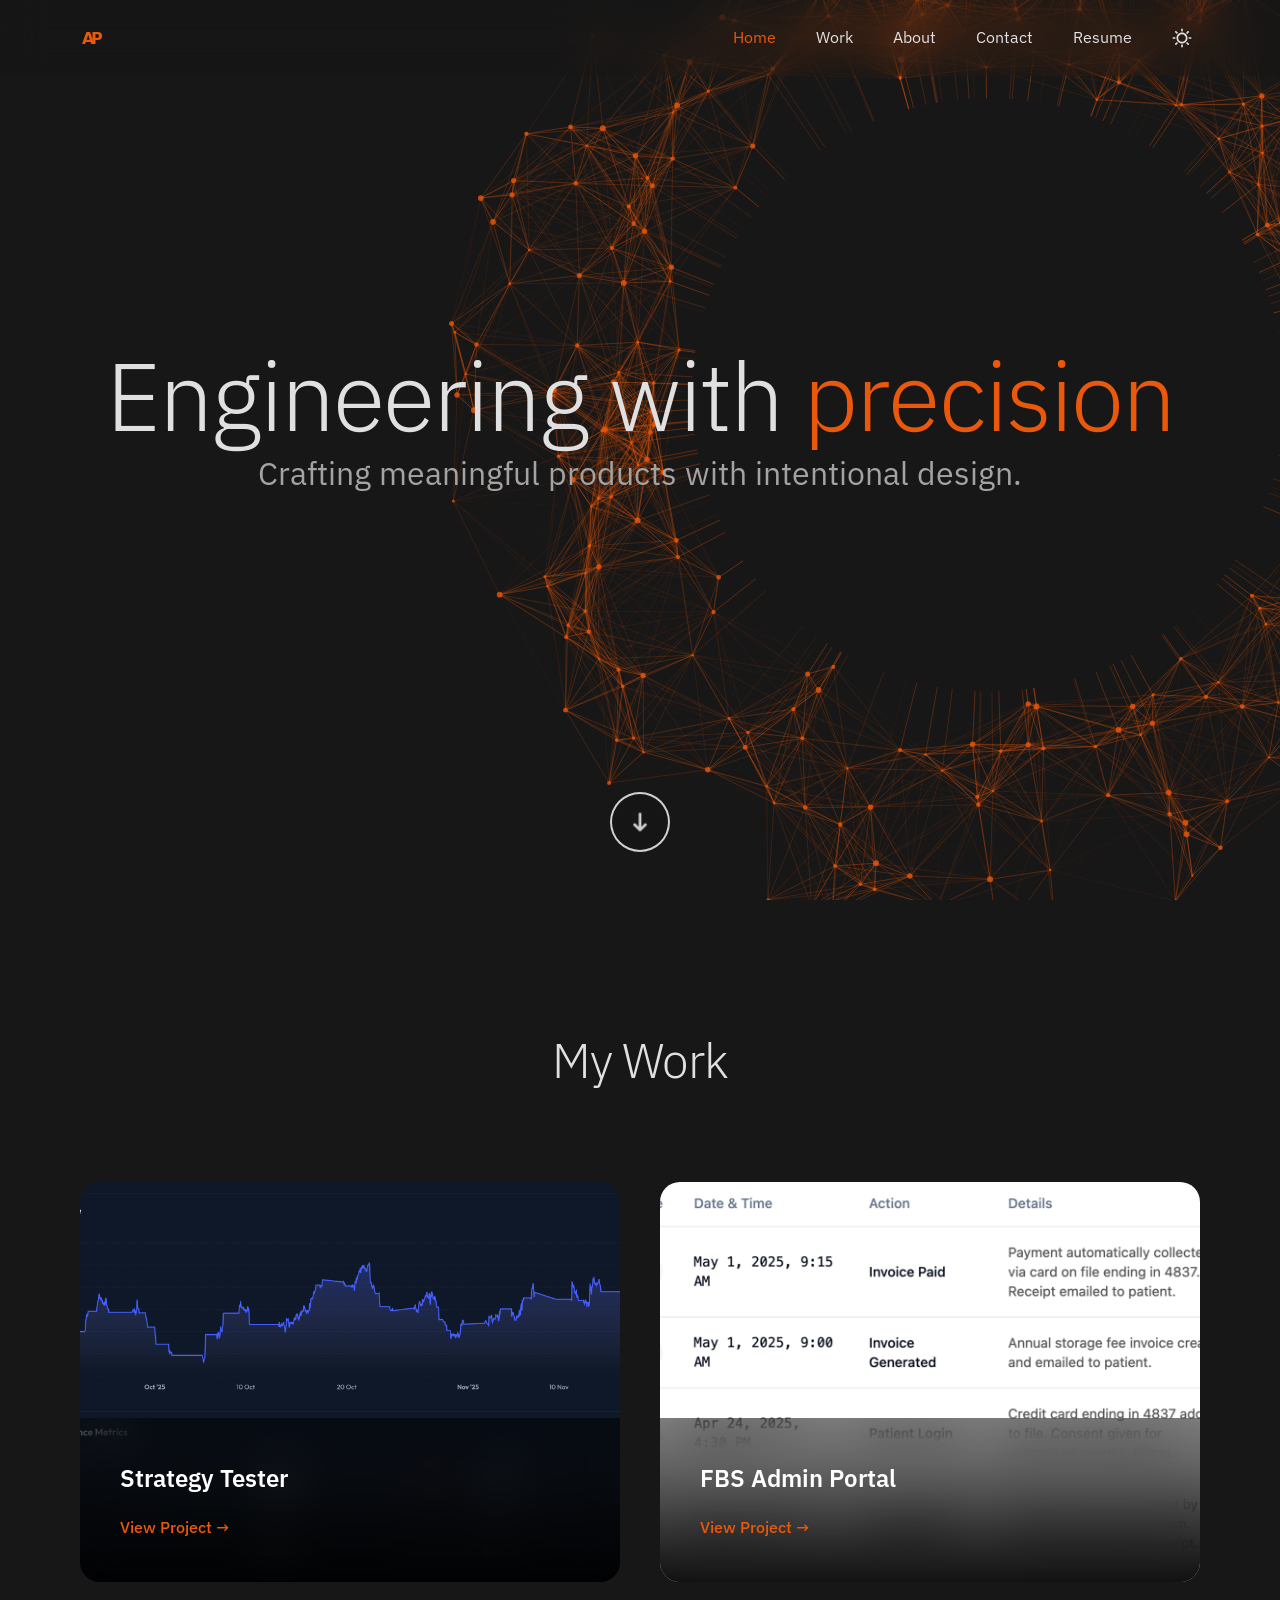
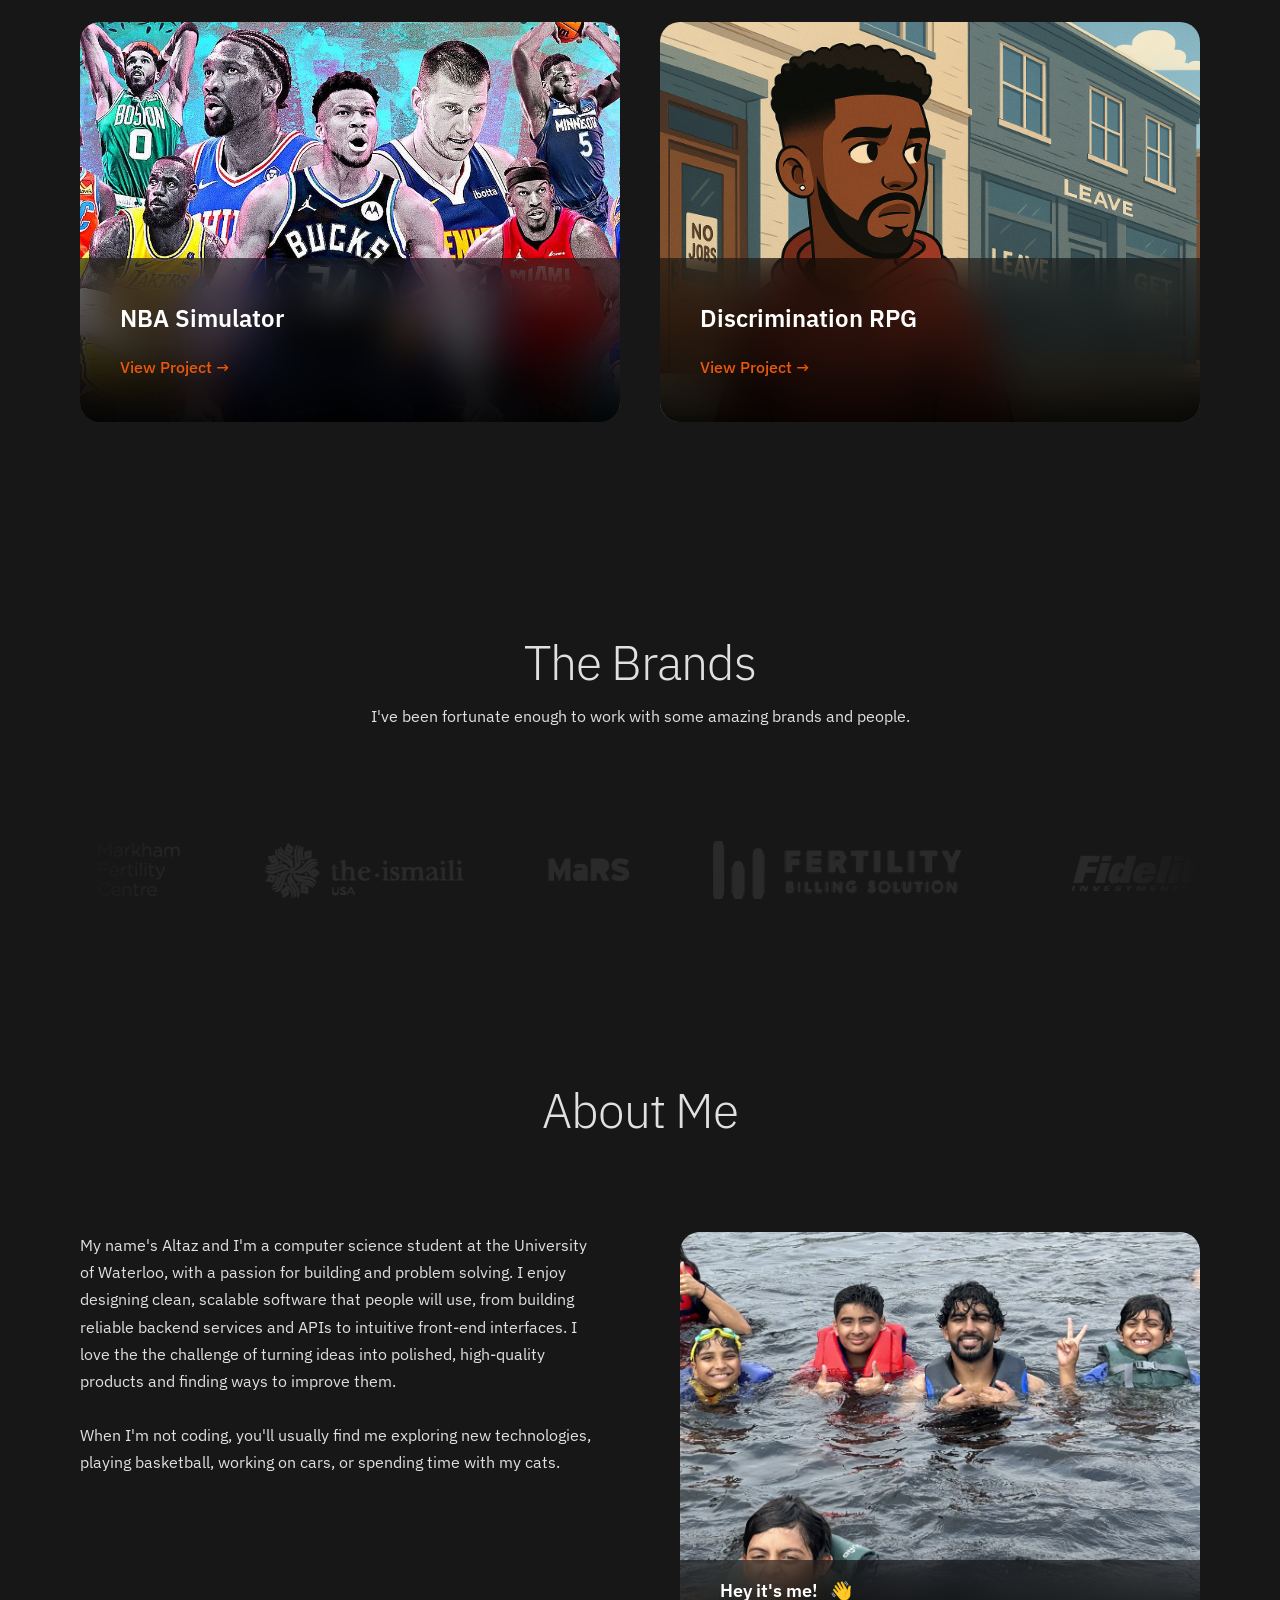
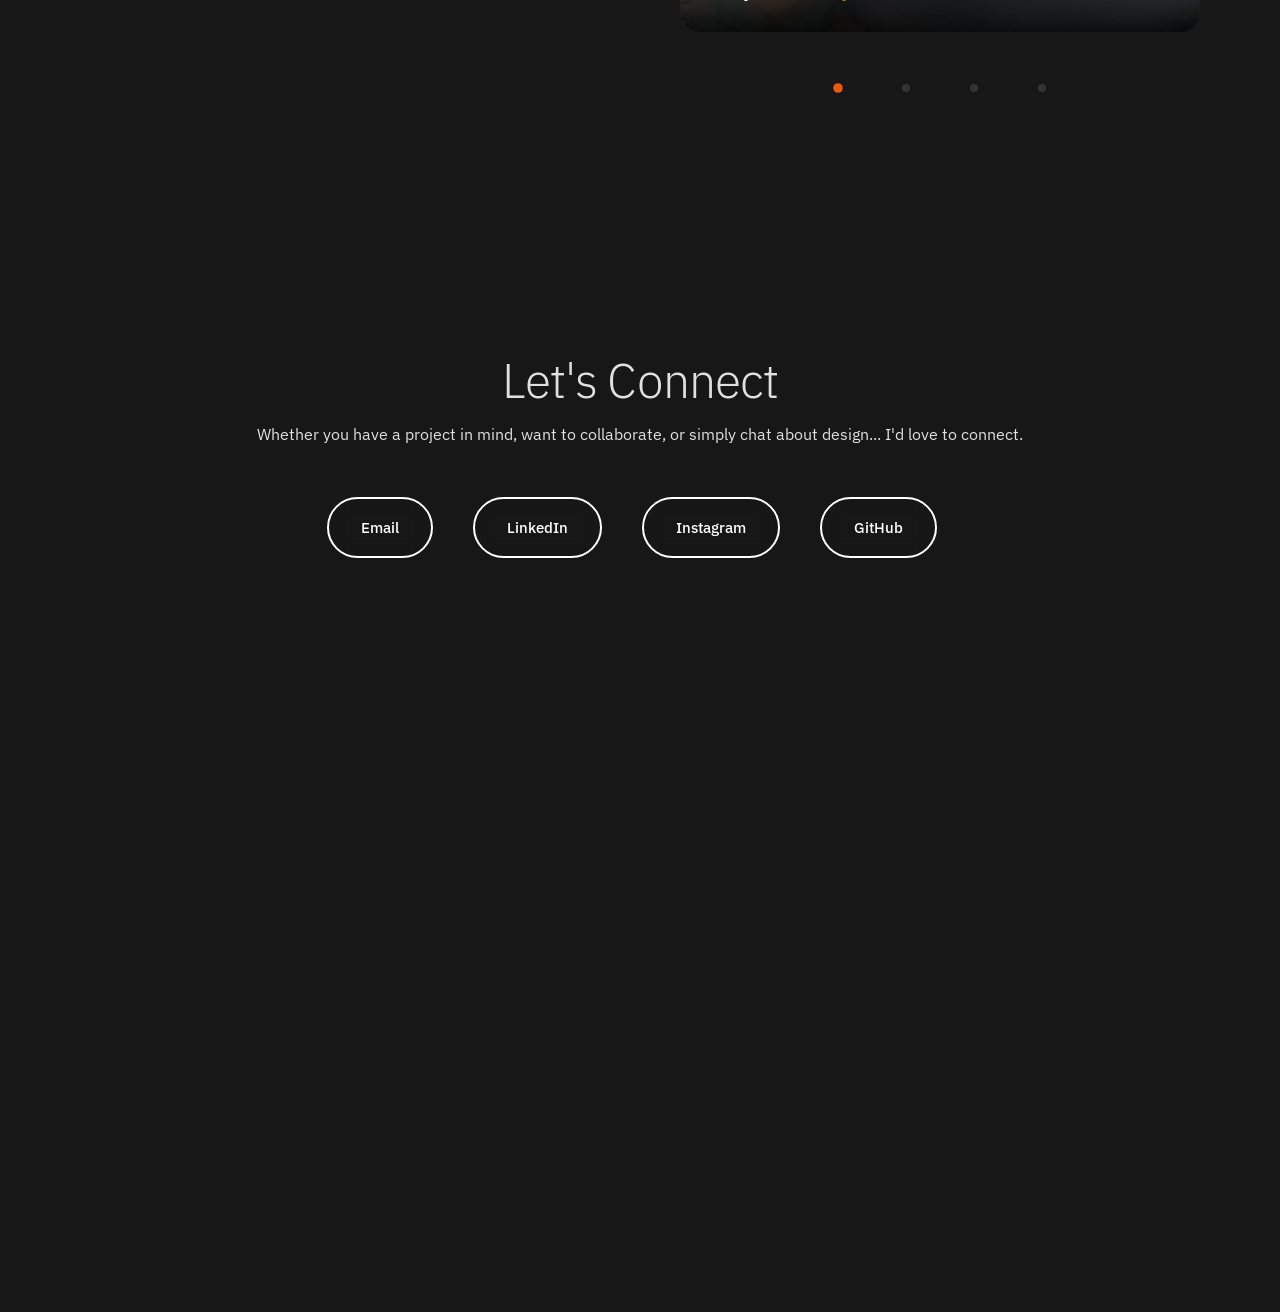
==== commit 60f89c9a: "Fix preview" ====
--- a/index.html
+++ b/index.html
@@ -17,7 +17,7 @@
     <meta property="twitter:url" content="https://altazp.github.io/altaz-portfolio/">
     <meta property="twitter:title" content="Altaz Punja - Software Engineer">
     <meta property="twitter:description" content="Computer Science student at the University of Waterloo with a passion for building scalable software and solving complex problems.">
-    <meta prpoperty="twitter:image" content="https://altazp.github.io/altaz-portfolio/assets/images/preview/home-preview.png">
+    <meta property="twitter:image" content="https://altazp.github.io/altaz-portfolio/assets/images/preview/home-preview.png">
 
     <link rel="icon" href="assets/icons/logo-ap-orange.svg" type="image/svg+xml">
     <link rel="shortcut icon" href="assets/icons/logo-ap-orange.svg" type="image/svg+xml">
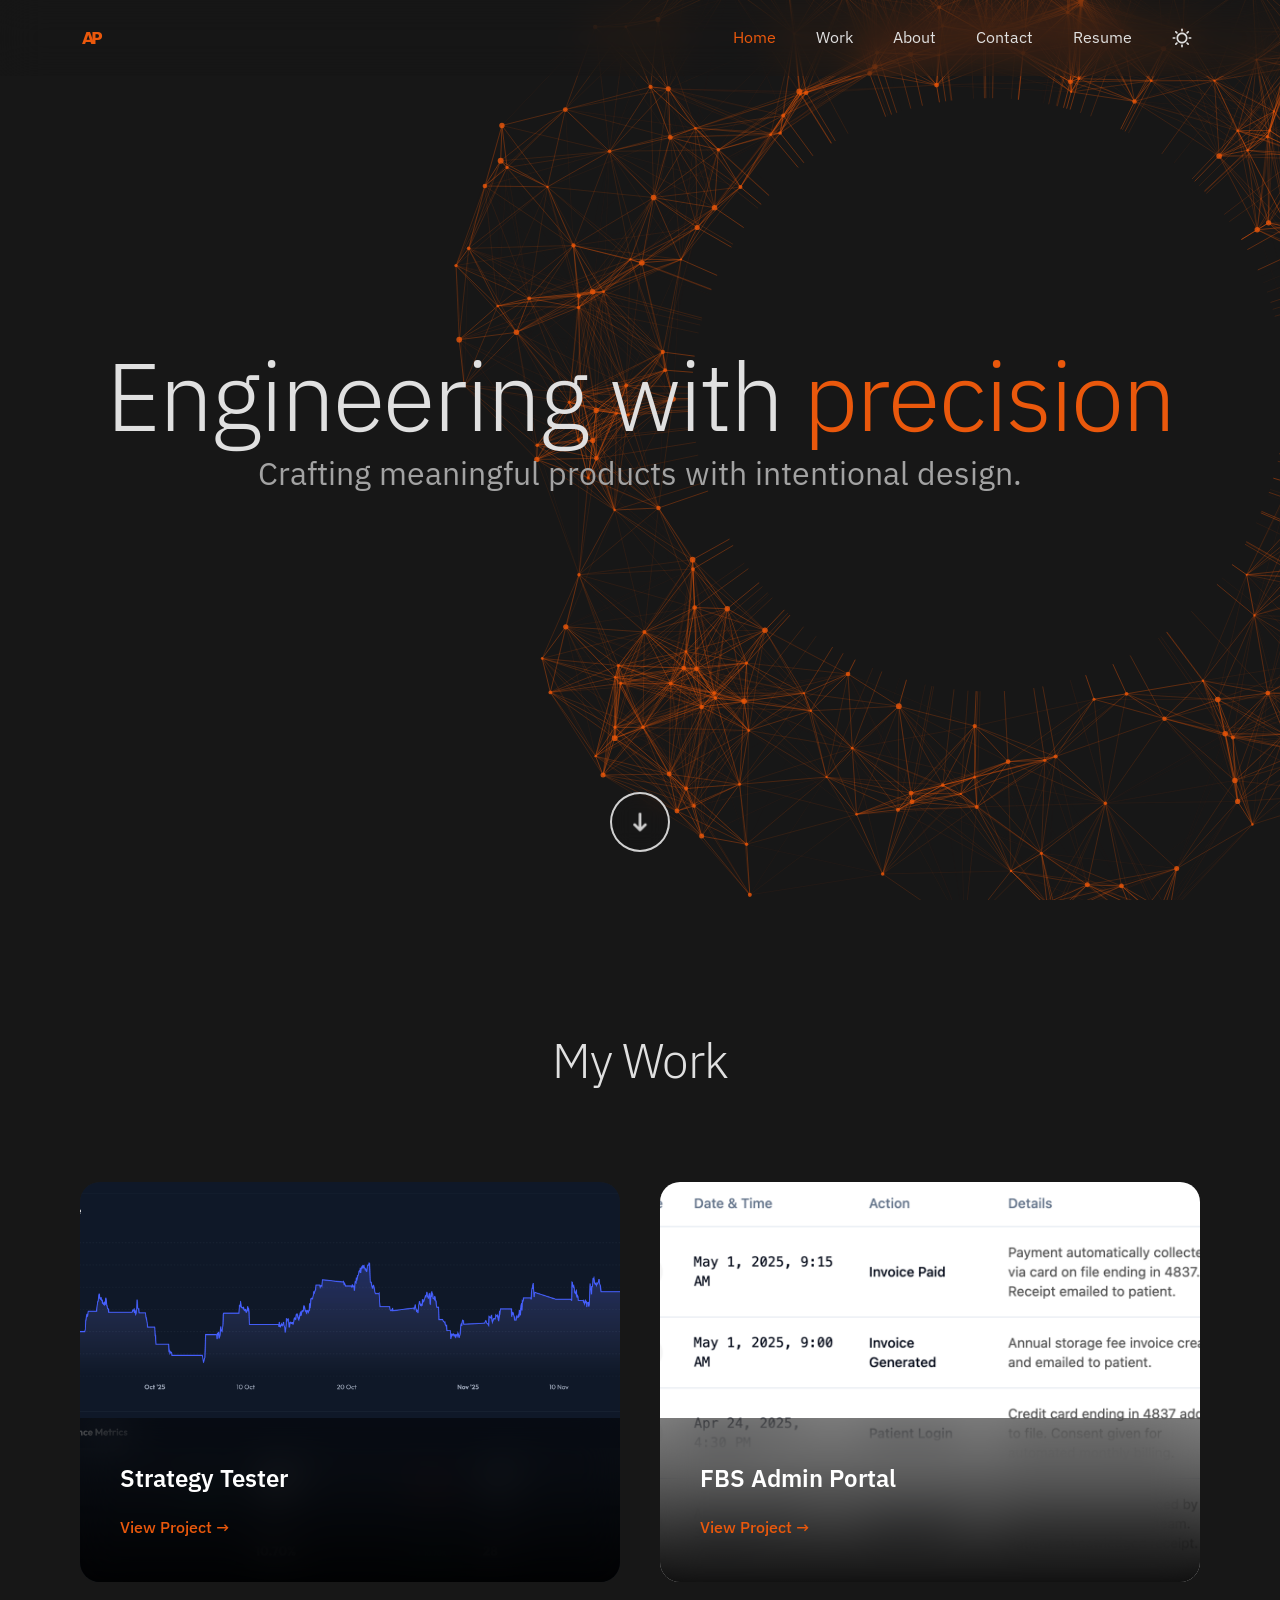
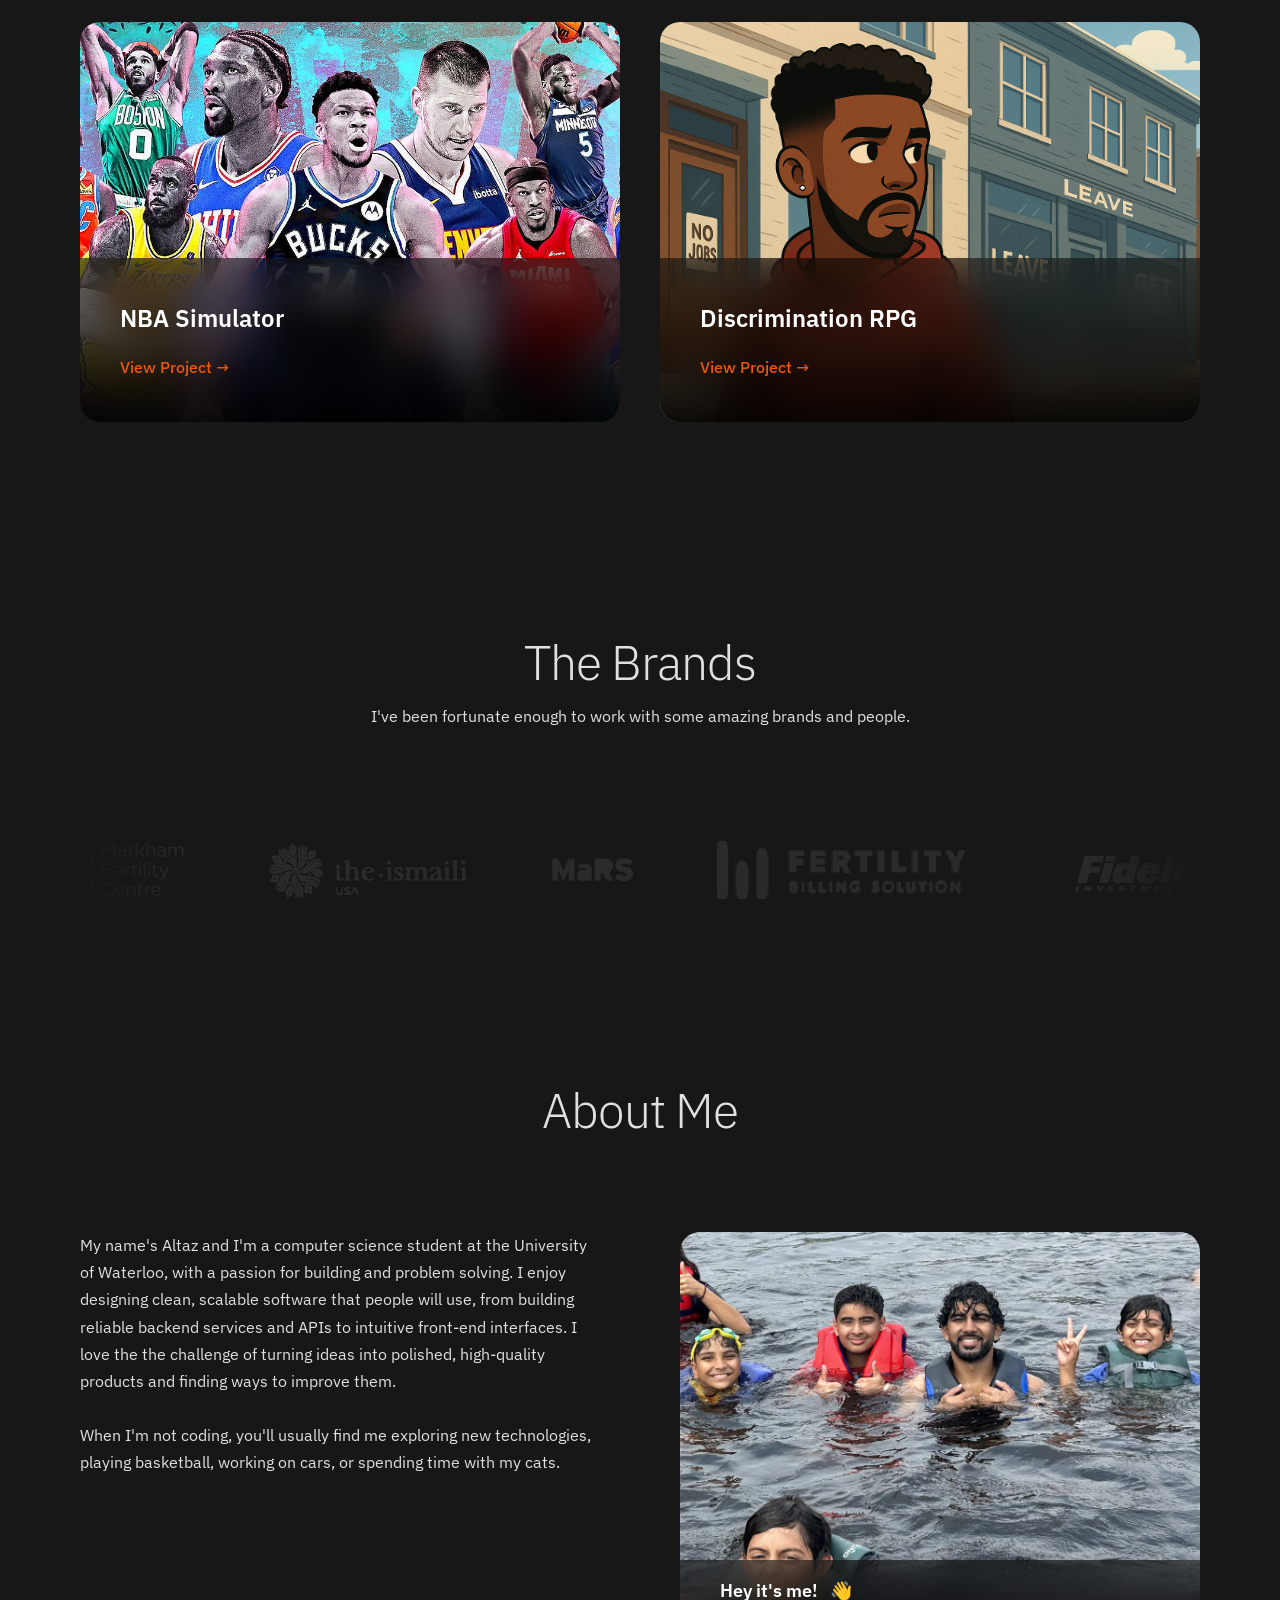
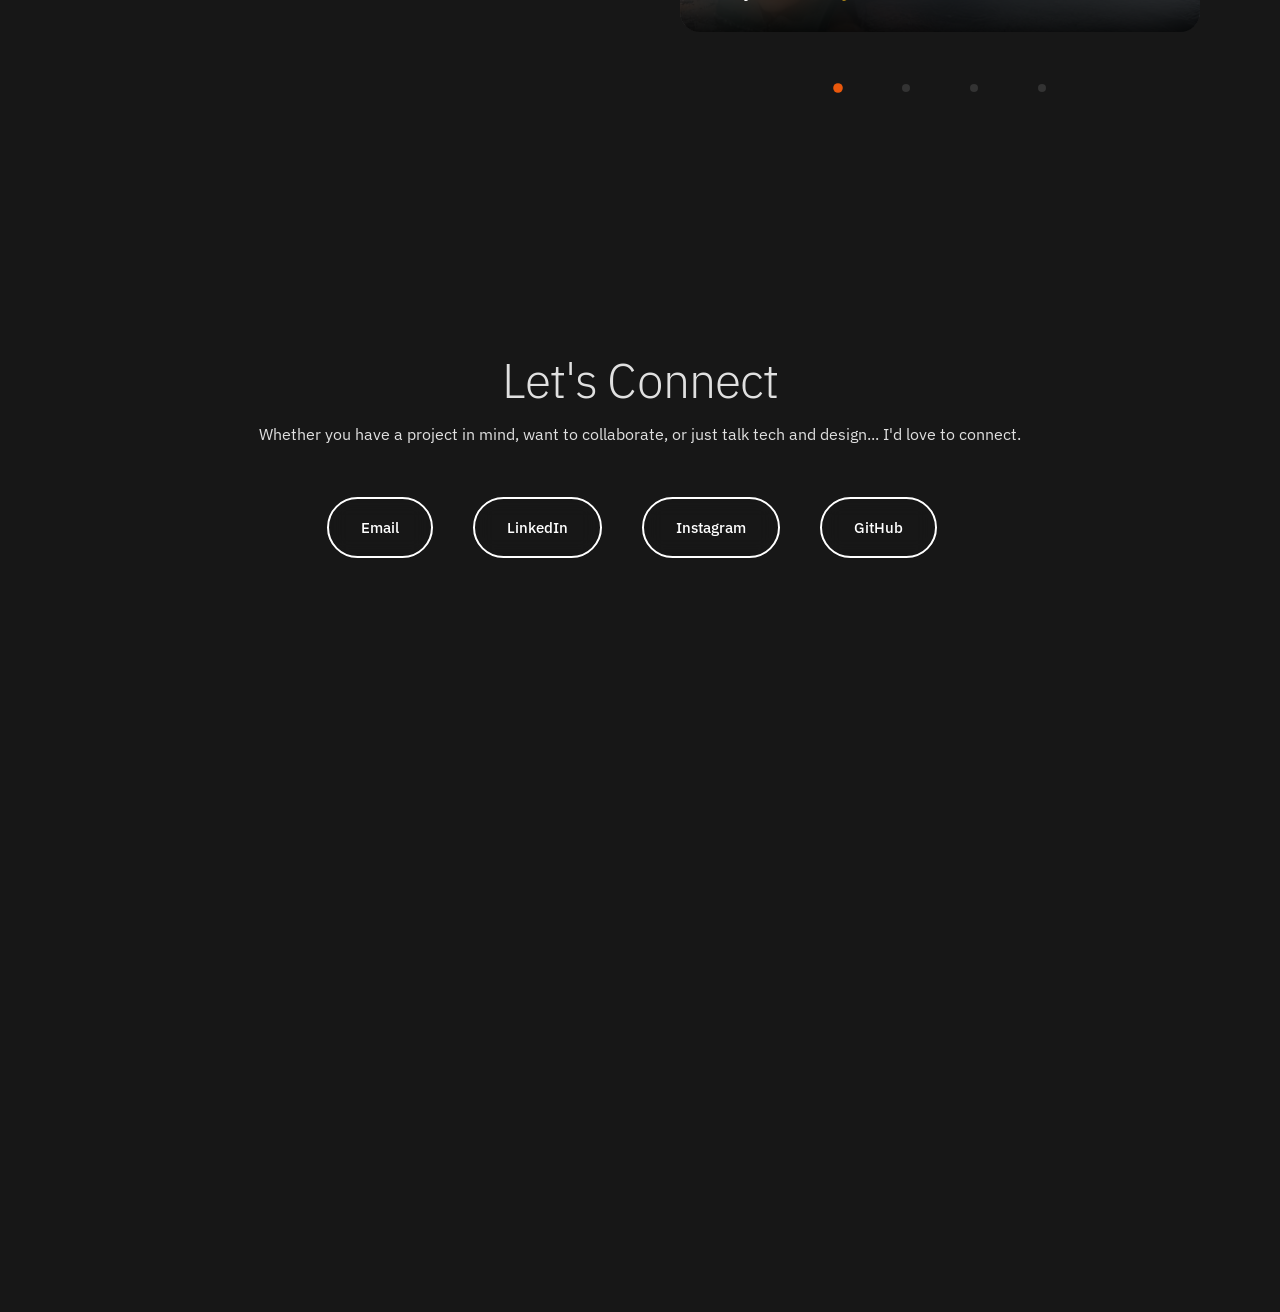
==== commit 6bac2f7f: "New cat photo and connect msg" ====
--- a/index.html
+++ b/index.html
@@ -180,7 +180,7 @@
     <section class="contact" id="contact">
         <div class="container">
             <h2 class="section-title">Let's Connect</h2>
-            <p class="section-subtitle">Whether you have a project in mind, want to collaborate, or simply chat about design... I'd love to connect.</p>
+            <p class="section-subtitle">Whether you have a project in mind, want to collaborate, or just talk tech and design... I'd love to connect.</p>
             <div class="contact-buttons">
                 <a href="mailto:altazp@gmail.com" class="button btn-secondary">Email</a>
                 <a href="https://www.linkedin.com/in/altazpunja/" class="button btn-secondary" target="_blank" rel="noopener noreferrer">LinkedIn</a>
